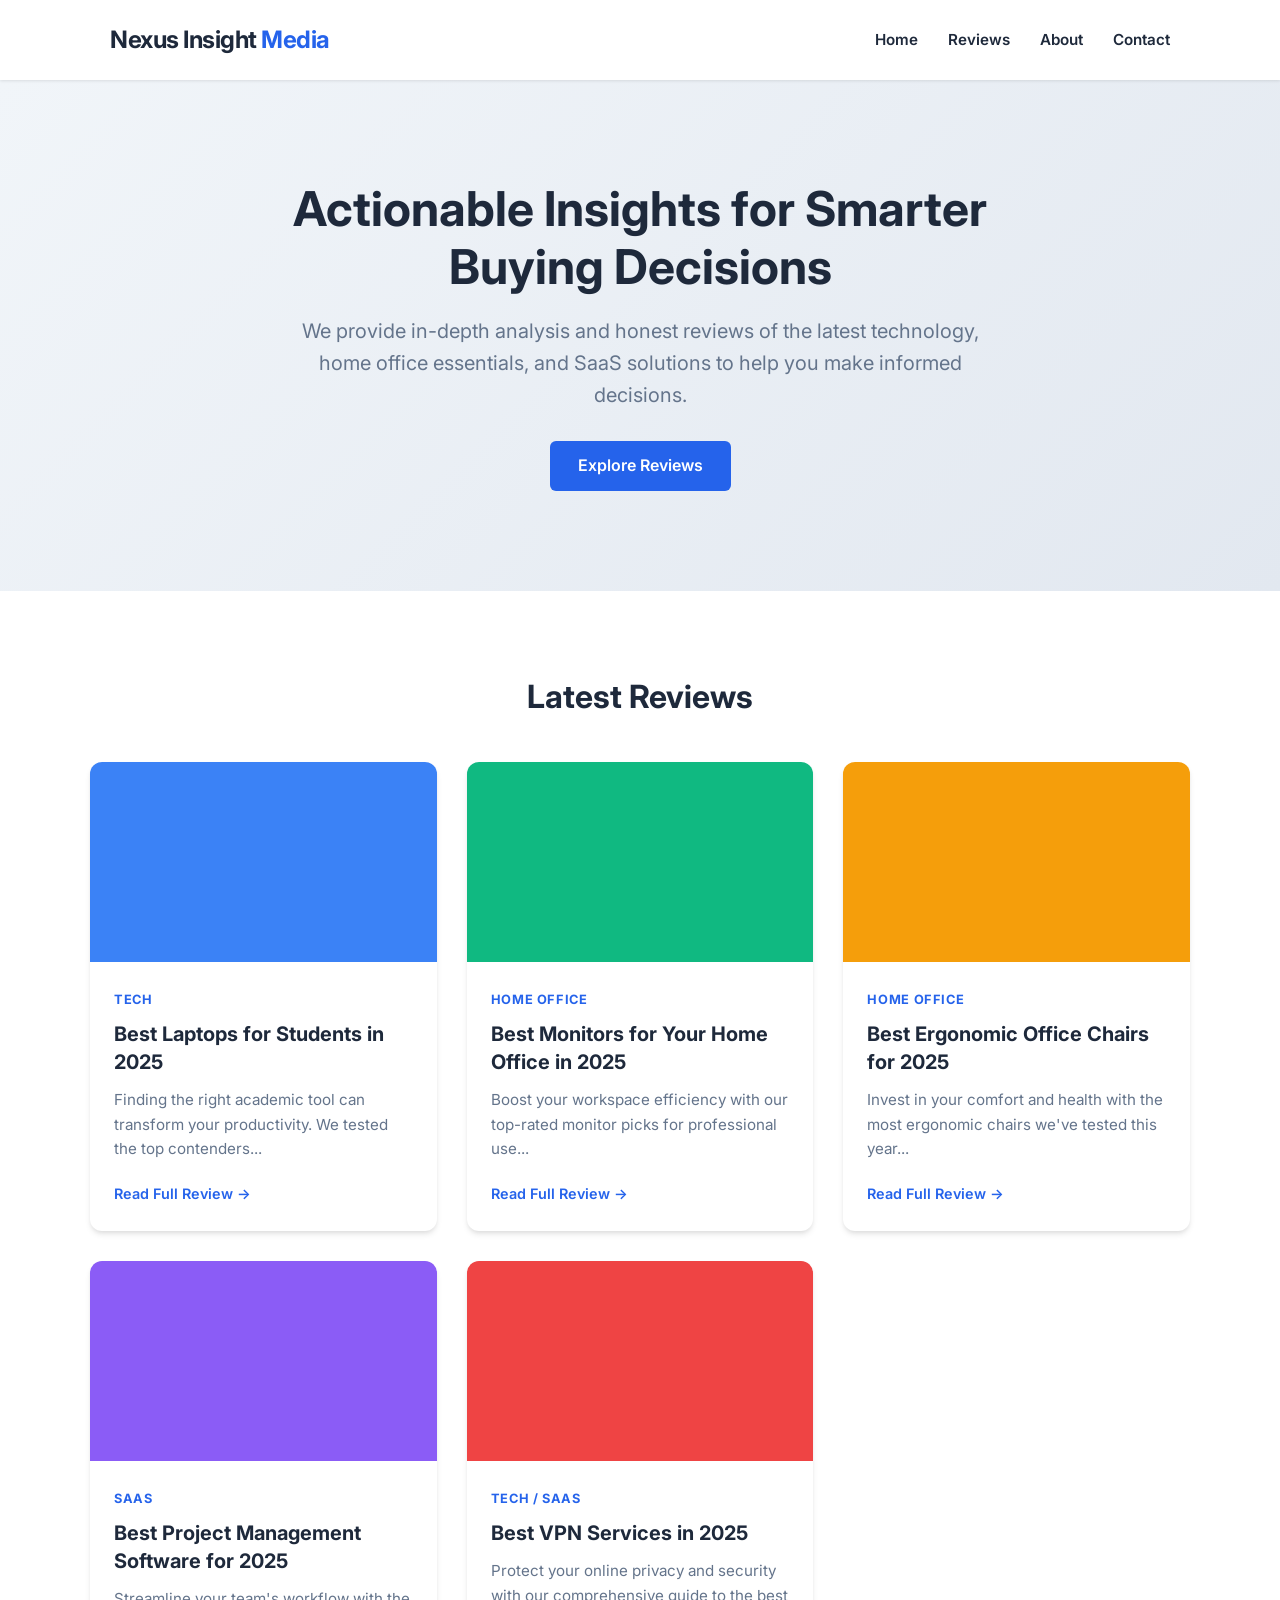
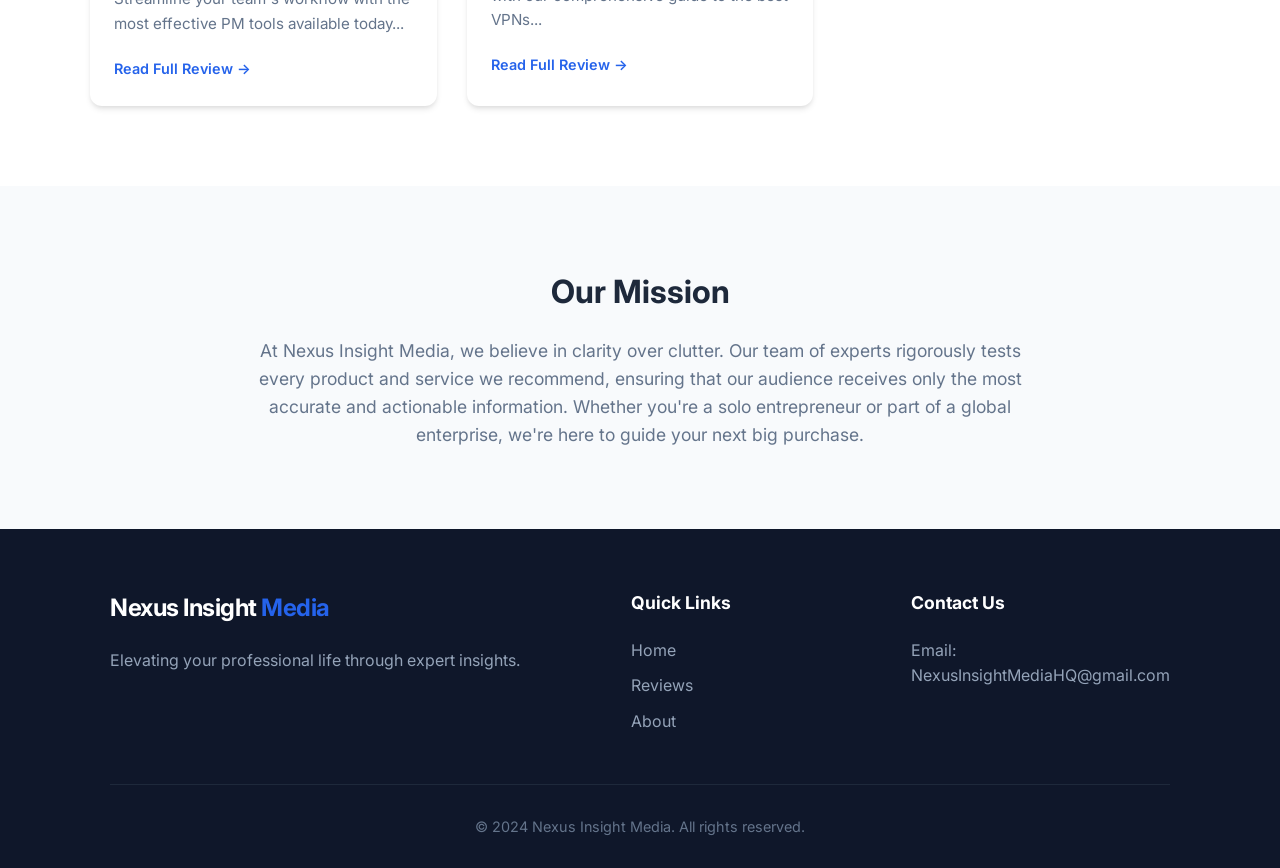
==== index.html @ cd2ba761 "Initial deployment of Nexus Insight Media portfolio site" ====
<!DOCTYPE html>
<html lang="en">
<head>
    <meta charset="UTF-8">
    <meta name="viewport" content="width=device-width, initial-scale=1.0">
    <title>Nexus Insight Media | Expert Product Reviews & Buying Guides</title>
    <link rel="preconnect" href="https://fonts.googleapis.com">
    <link rel="preconnect" href="https://fonts.gstatic.com" crossorigin>
    <link href="https://fonts.googleapis.com/css2?family=Inter:wght@400;600;700&display=swap" rel="stylesheet">
  <script type="module" crossorigin src="/assets/main-DJ57OBuK.js"></script>
  <link rel="stylesheet" crossorigin href="/assets/main-CF8Z_0Rt.css">
</head>
<body>
    <header>
        <nav class="container">
            <div class="logo">Nexus Insight <span>Media</span></div>
            <ul>
                <li><a href="#home">Home</a></li>
                <li><a href="#reviews">Reviews</a></li>
                <li><a href="#about">About</a></li>
                <li><a href="#contact">Contact</a></li>
            </ul>
        </nav>
    </header>

    <main>
        <section id="home" class="hero">
            <div class="container">
                <h1>Actionable Insights for Smarter Buying Decisions</h1>
                <p>We provide in-depth analysis and honest reviews of the latest technology, home office essentials, and SaaS solutions to help you make informed decisions.</p>
                <a href="#reviews" class="btn">Explore Reviews</a>
            </div>
        </section>

        <section id="reviews" class="featured-reviews container">
            <h2>Latest Reviews</h2>
            <div class="grid" id="reviews-grid">
                <article class="card">
                    <div class="card-image placeholder" style="background-color: #3b82f6;"></div>
                    <div class="card-content">
                        <span class="category">Tech</span>
                        <h3>Best Laptops for Students in 2025</h3>
                        <p>Finding the right academic tool can transform your productivity. We tested the top contenders...</p>
                        <a href="/reviews/review-01-best-laptop-for-students-2025.html" class="read-more">Read Full Review &rarr;</a>
                    </div>
                </article>

                <article class="card">
                    <div class="card-image placeholder" style="background-color: #10b981;"></div>
                    <div class="card-content">
                        <span class="category">Home Office</span>
                        <h3>Best Monitors for Your Home Office in 2025</h3>
                        <p>Boost your workspace efficiency with our top-rated monitor picks for professional use...</p>
                        <a href="/reviews/review-02-best-monitors-home-office-2025.html" class="read-more">Read Full Review &rarr;</a>
                    </div>
                </article>

                <article class="card">
                    <div class="card-image placeholder" style="background-color: #f59e0b;"></div>
                    <div class="card-content">
                        <span class="category">Home Office</span>
                        <h3>Best Ergonomic Office Chairs for 2025</h3>
                        <p>Invest in your comfort and health with the most ergonomic chairs we've tested this year...</p>
                        <a href="/reviews/review-03-best-ergonomic-office-chair-2025.html" class="read-more">Read Full Review &rarr;</a>
                    </div>
                </article>

                <article class="card">
                    <div class="card-image placeholder" style="background-color: #8b5cf6;"></div>
                    <div class="card-content">
                        <span class="category">SaaS</span>
                        <h3>Best Project Management Software for 2025</h3>
                        <p>Streamline your team's workflow with the most effective PM tools available today...</p>
                        <a href="/reviews/review-04-best-project-management-software-2025.html" class="read-more">Read Full Review &rarr;</a>
                    </div>
                </article>

                <article class="card">
                    <div class="card-image placeholder" style="background-color: #ef4444;"></div>
                    <div class="card-content">
                        <span class="category">Tech / SaaS</span>
                        <h3>Best VPN Services in 2025</h3>
                        <p>Protect your online privacy and security with our comprehensive guide to the best VPNs...</p>
                        <a href="/reviews/review-05-best-vpn-services-2025.html" class="read-more">Read Full Review &rarr;</a>
                    </div>
                </article>
            </div>
        </section>

        <section id="about" class="about-section">
            <div class="container">
                <h2>Our Mission</h2>
                <p>At Nexus Insight Media, we believe in clarity over clutter. Our team of experts rigorously tests every product and service we recommend, ensuring that our audience receives only the most accurate and actionable information. Whether you're a solo entrepreneur or part of a global enterprise, we're here to guide your next big purchase.</p>
            </div>
        </section>
    </main>

    <footer>
        <div id="contact" class="container">
            <div class="footer-grid">
                <div class="footer-info">
                    <div class="logo">Nexus Insight <span>Media</span></div>
                    <p>Elevating your professional life through expert insights.</p>
                </div>
                <div class="footer-links">
                    <h4>Quick Links</h4>
                    <ul>
                        <li><a href="#home">Home</a></li>
                        <li><a href="#reviews">Reviews</a></li>
                        <li><a href="#about">About</a></li>
                    </ul>
                </div>
                <div class="footer-contact">
                    <h4>Contact Us</h4>
                    <p>Email: NexusInsightMediaHQ@gmail.com</p>
                </div>
            </div>
            <div class="footer-bottom">
                &copy; 2024 Nexus Insight Media. All rights reserved.
            </div>
        </div>
    </footer>

</body>
</html>
---- assets/main-CF8Z_0Rt.css ----
:root{--primary:#2563eb;--primary-dark:#1d4ed8;--text-dark:#1e293b;--text-light:#64748b;--bg-light:#f8fafc;--white:#fff;--container-width:1100px}*{box-sizing:border-box;margin:0;padding:0}body{color:var(--text-dark);background-color:var(--white);font-family:Inter,sans-serif;line-height:1.6}.container{max-width:var(--container-width);margin:0 auto;padding:0 20px}header{background-color:var(--white);z-index:100;position:sticky;top:0;box-shadow:0 1px 3px #0000001a}nav{justify-content:space-between;align-items:center;height:80px;display:flex}.logo{letter-spacing:-.5px;font-size:1.5rem;font-weight:700}.logo span{color:var(--primary)}nav ul{list-style:none;display:flex}nav ul li{margin-left:30px}nav ul li a{color:var(--text-dark);font-size:.95rem;font-weight:600;text-decoration:none;transition:color .2s}nav ul li a:hover{color:var(--primary)}.hero{text-align:center;background:linear-gradient(135deg,#f1f5f9 0%,#e2e8f0 100%);padding:100px 0}.hero h1{max-width:800px;margin-bottom:20px;margin-left:auto;margin-right:auto;font-size:3rem;line-height:1.2}.hero p{color:var(--text-light);max-width:700px;margin:0 auto 30px;font-size:1.25rem}.btn{background-color:var(--primary);color:var(--white);border-radius:6px;padding:12px 28px;font-weight:600;text-decoration:none;transition:background-color .2s;display:inline-block}.btn:hover{background-color:var(--primary-dark)}.featured-reviews{padding:80px 0}.featured-reviews h2{text-align:center;margin-bottom:40px;font-size:2rem}.grid{grid-template-columns:repeat(auto-fit,minmax(300px,1fr));gap:30px;display:grid}.card{background:var(--white);border-radius:12px;transition:transform .2s;overflow:hidden;box-shadow:0 4px 6px -1px #0000001a,0 2px 4px -1px #0000000f}.card:hover{transform:translateY(-5px)}.card-image.placeholder{background-color:#e2e8f0;height:200px}.card-content{padding:24px}.category{color:var(--primary);text-transform:uppercase;letter-spacing:.05em;margin-bottom:10px;font-size:.8rem;font-weight:700;display:inline-block}.card h3{margin-bottom:12px;font-size:1.25rem;line-height:1.4}.card p{color:var(--text-light);margin-bottom:20px;font-size:.95rem}.read-more{color:var(--primary);font-size:.9rem;font-weight:600;text-decoration:none}.about-section{background-color:var(--bg-light);text-align:center;padding:80px 0}.about-section h2{margin-bottom:20px;font-size:2rem}.about-section p{max-width:800px;color:var(--text-light);margin:0 auto;font-size:1.1rem}footer{color:var(--white);background-color:#0f172a;padding:60px 0 30px}.footer-grid{grid-template-columns:2fr 1fr 1fr;gap:40px;margin-bottom:40px;display:grid}.footer-info .logo{margin-bottom:20px}.footer-info p{color:#94a3b8}footer h4{margin-bottom:20px;font-size:1.1rem}footer ul{list-style:none}footer ul li{margin-bottom:10px}footer ul li a{color:#94a3b8;text-decoration:none;transition:color .2s}footer ul li a:hover{color:var(--white)}.footer-contact p{color:#94a3b8}.footer-bottom{text-align:center;color:#64748b;border-top:1px solid #1e293b;padding-top:30px;font-size:.9rem}.review-content{max-width:800px;padding:60px 20px}.review-content h1{margin-bottom:20px;font-size:2.5rem;line-height:1.2}.review-content h2{border-bottom:2px solid var(--primary);margin-top:40px;margin-bottom:20px;padding-bottom:10px;font-size:1.75rem;display:inline-block}.review-content h3{margin-top:30px;margin-bottom:15px;font-size:1.5rem}.review-content p{color:#334155;margin-bottom:20px;font-size:1.1rem}.review-content ul,.review-content ol{margin-bottom:20px;padding-left:20px}.review-content li{margin-bottom:10px}.review-content table{border-collapse:collapse;width:100%;margin-bottom:30px;font-size:.95rem}.review-content th,.review-content td{text-align:left;border-bottom:1px solid #e2e8f0;padding:12px}.review-content th{background-color:#f8fafc;font-weight:600}.review-content hr{border:0;border-top:1px solid #e2e8f0;margin:40px 0}.review-content blockquote{border-left:4px solid var(--primary);color:var(--text-light);margin:30px 0;padding-left:20px;font-style:italic}@media (width<=768px){.hero h1{font-size:2.25rem}.footer-grid{grid-template-columns:1fr}nav ul{display:none}}
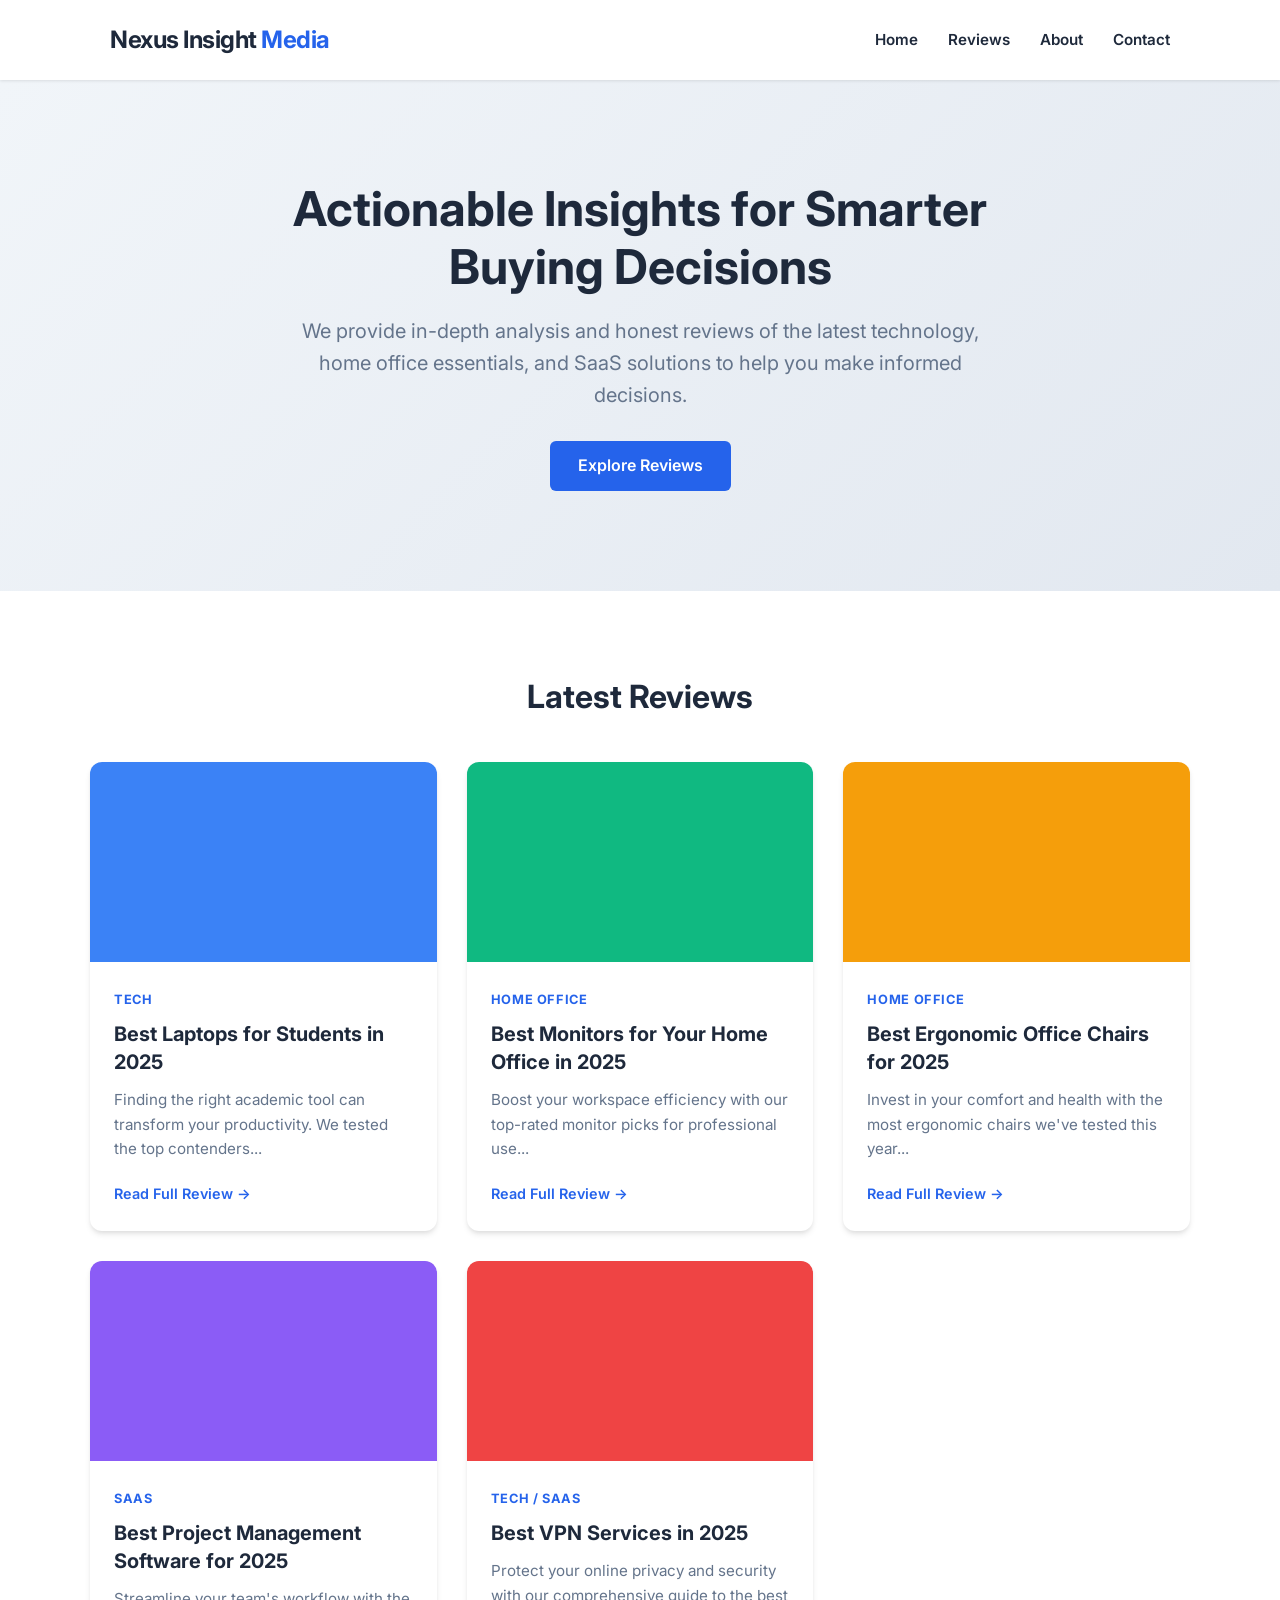
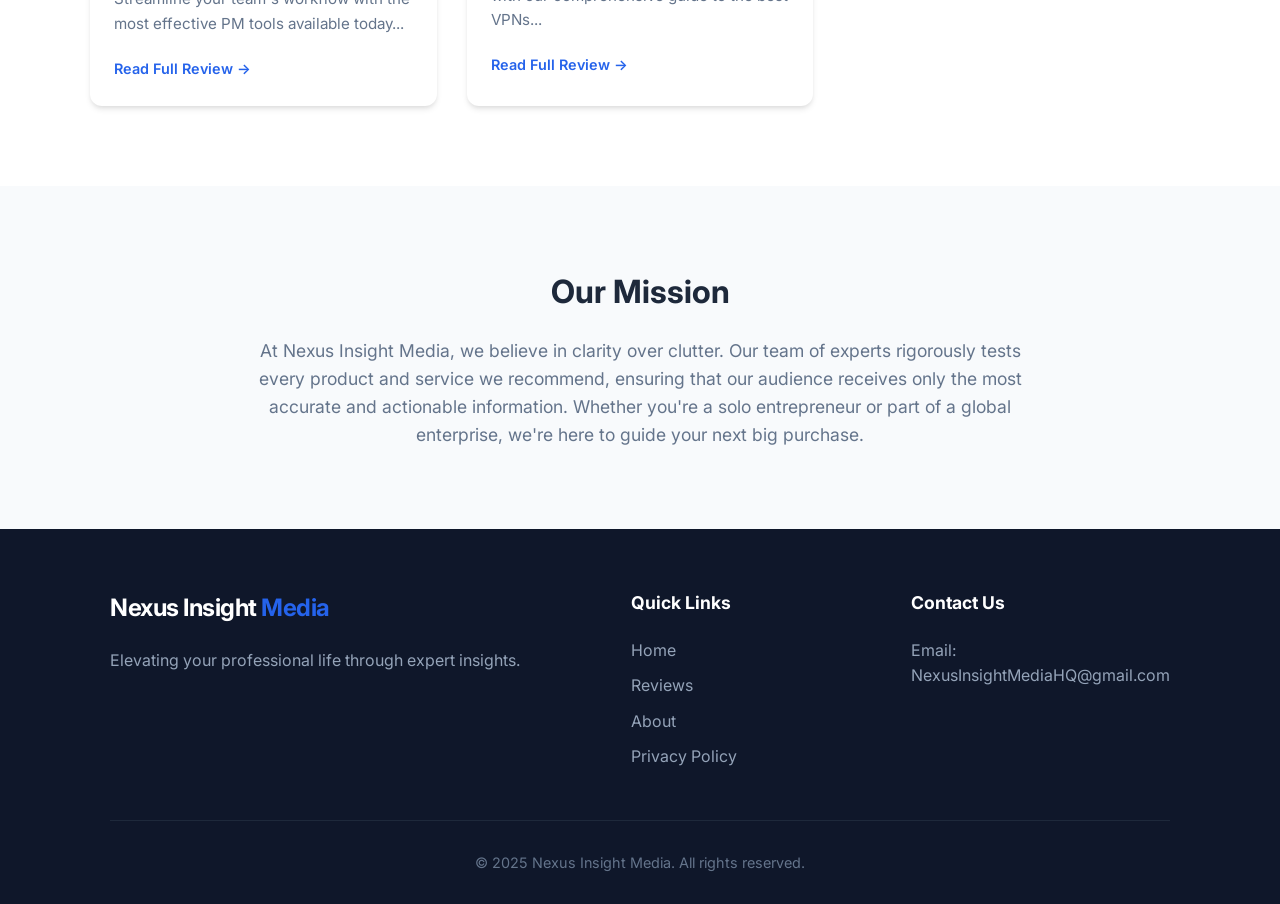
==== commit 9477bc3d: "Update links and add Impact tag" ====
--- a/index.html
+++ b/index.html
@@ -9,6 +9,7 @@
     <link href="https://fonts.googleapis.com/css2?family=Inter:wght@400;600;700&display=swap" rel="stylesheet">
   <script type="module" crossorigin src="/assets/main-DJ57OBuK.js"></script>
   <link rel="stylesheet" crossorigin href="/assets/main-CF8Z_0Rt.css">
+    <meta name='impact-site-verification' value='725a2e78-9aae-4f72-a342-dd8cd49d07a1'>
 </head>
 <body>
     <header>
@@ -108,6 +109,7 @@
                         <li><a href="#home">Home</a></li>
                         <li><a href="#reviews">Reviews</a></li>
                         <li><a href="#about">About</a></li>
+                        <li><a href="/privacy-policy.html">Privacy Policy</a></li>
                     </ul>
                 </div>
                 <div class="footer-contact">
@@ -116,7 +118,7 @@
                 </div>
             </div>
             <div class="footer-bottom">
-                &copy; 2024 Nexus Insight Media. All rights reserved.
+                &copy; 2025 Nexus Insight Media. All rights reserved.
             </div>
         </div>
     </footer>
